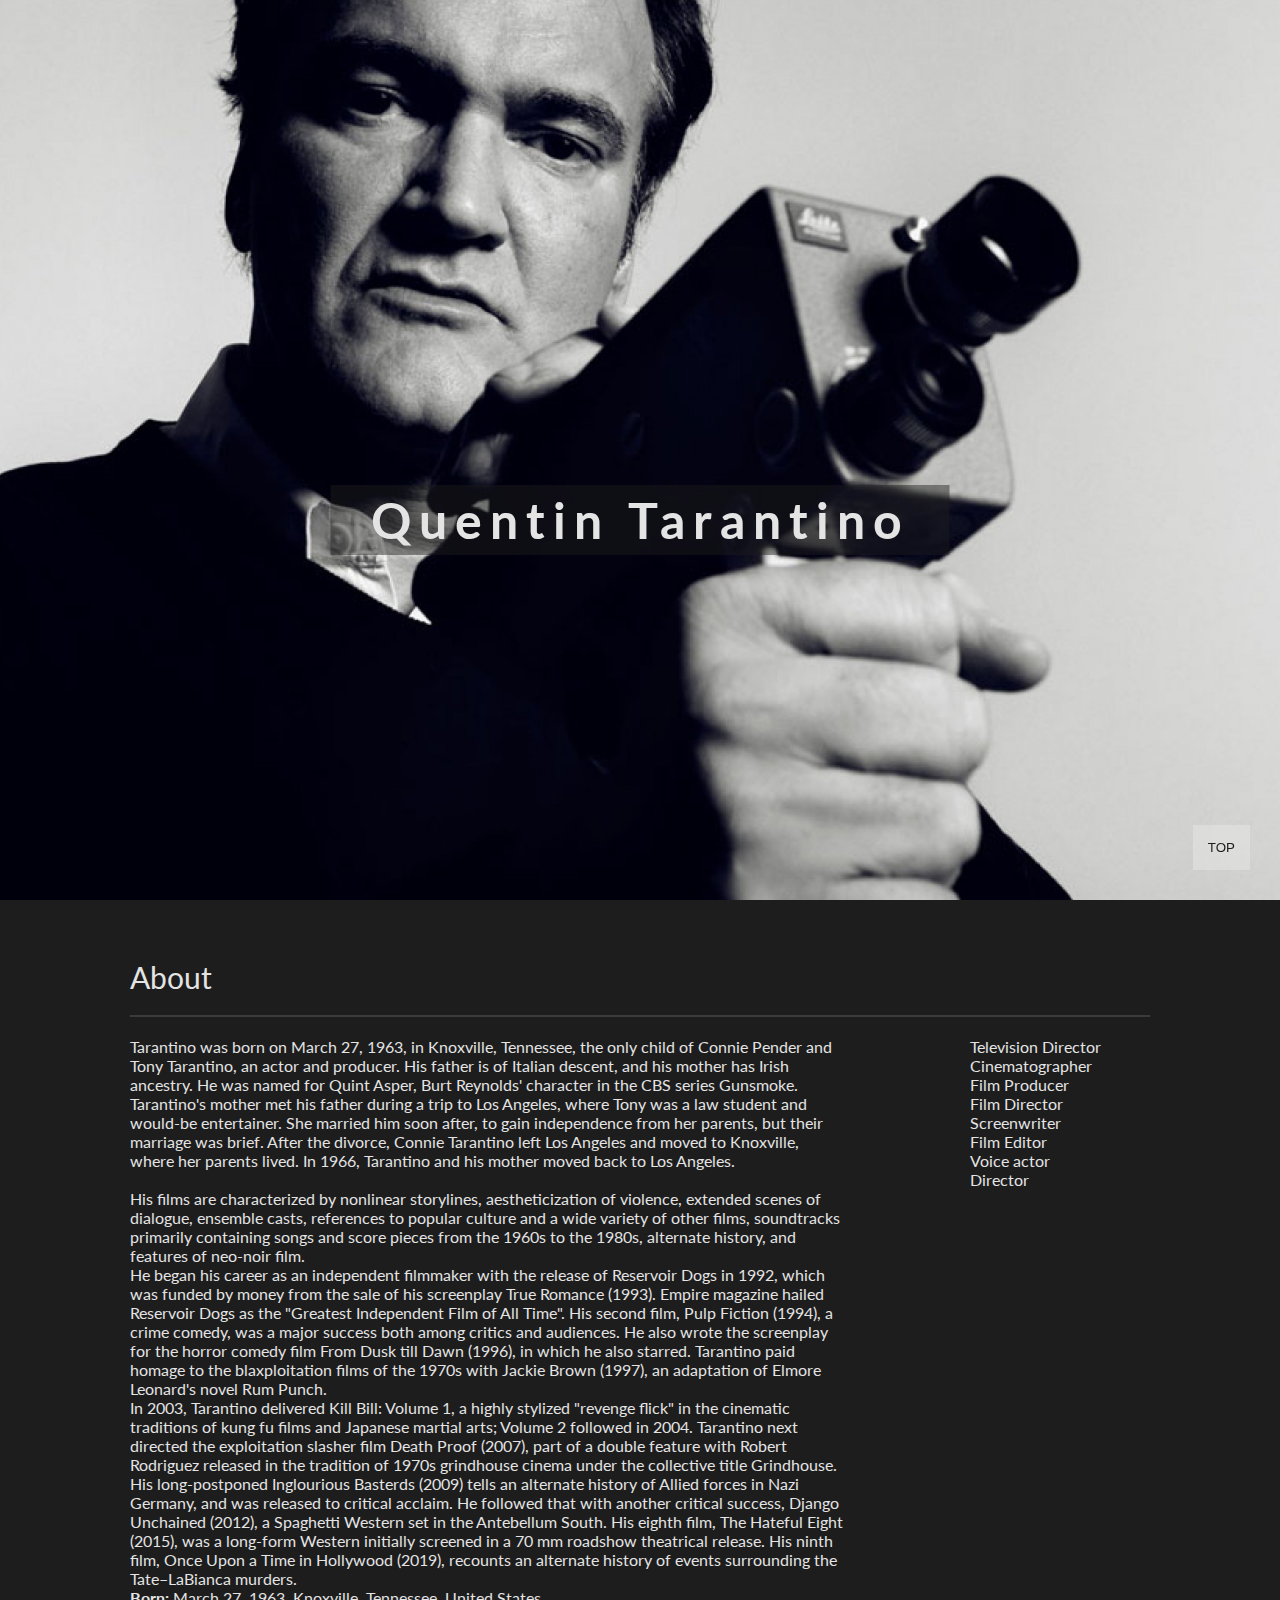
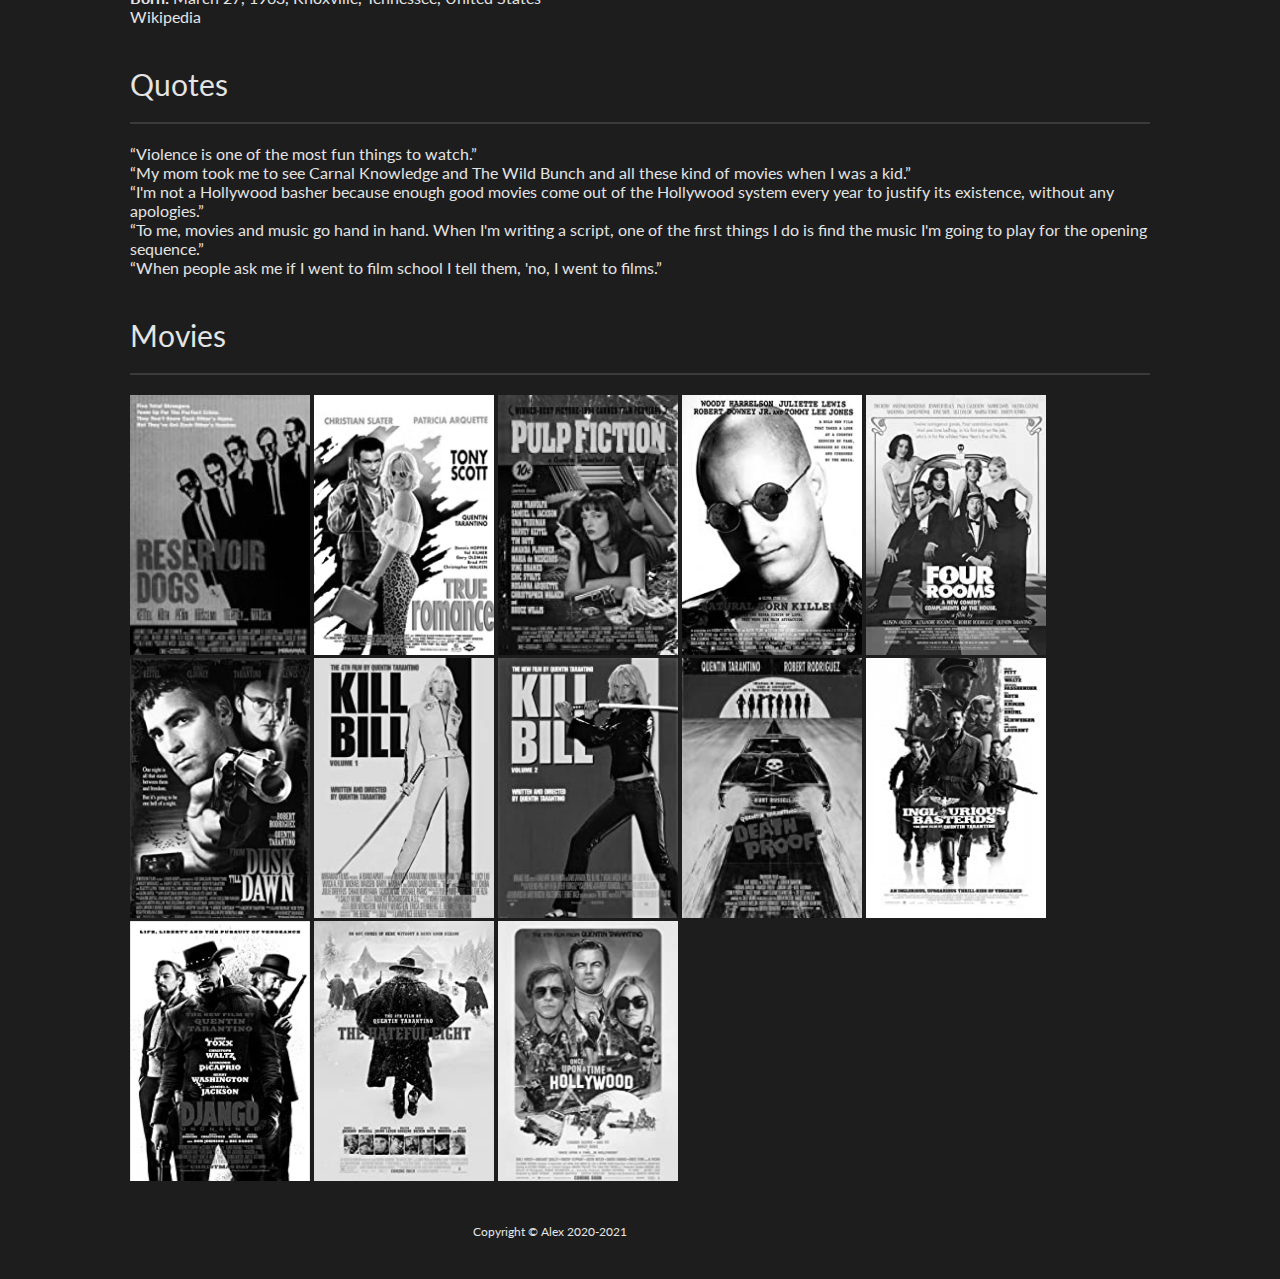
==== index.html @ b7446466 "added top button" ====
<!DOCTYPE html>
<html lang="en">

<head>
    <meta charset="UTF-8">
    <meta name="viewport" content="width=device-width, initial-scale=1.0">
    <title>Quentin Tarantino</title>
    <link href="https://fonts.googleapis.com/css2?family=Lato:ital,wght@0,300;1,100&display=swap" rel="stylesheet">
    <link rel="stylesheet" href="style.css">
</head>

<body>
    <section class="hero-image-container" id="top">
        <div class="hero-img">
            <a href="#about">
                <h1>Quentin Tarantino</h1>
            </a>
        </div>
    </section>
    <a href="#top"><button class="btn">TOP</button></a>

    <section class="container" id="about">
        <div class="section-headings">
            <p>About</p>
        </div>

        <div class="occupation">
            <ul>
                <li>Television Director</li>
                <li>Cinematographer</li>
                <li>Film Producer</li>
                <li>Film Director</li>
                <li>Screenwriter</li>
                <li>Film Editor</li>
                <li>Voice actor</li>
                <li>Director</li>
            </ul>
        </div>
    </section>

    <section class="container">
        <div class="bio">
            <blockquote cite="https://en.wikipedia.org/wiki/Quentin_Tarantino" title="source: wikipedia">
                Tarantino was born on
                March 27, 1963, in Knoxville, Tennessee, the only child of Connie Pender and Tony Tarantino, an actor
                and
                producer. His father is of Italian descent, and his mother has Irish ancestry. He was named for Quint
                Asper, Burt Reynolds' character in the CBS series Gunsmoke. Tarantino's mother met his father during a
                trip to Los Angeles, where Tony was a law student and would-be entertainer. She married him soon after,
                to
                gain independence from her parents, but their marriage was brief. After the divorce, Connie Tarantino
                left
                Los Angeles and moved to Knoxville, where her parents lived. In 1966, Tarantino and his mother moved
                back to
                Los Angeles. <br> <br> His films are characterized by nonlinear
                storylines, aestheticization of violence, extended scenes of dialogue, ensemble casts, references to
                popular
                culture and a wide variety of other films, soundtracks primarily containing songs and score pieces from
                the
                1960s to the 1980s, alternate history, and features of neo-noir film. <br> He began his career as an
                independent filmmaker with the release of Reservoir Dogs in 1992, which was funded by money from the
                sale of
                his screenplay True Romance (1993). Empire magazine hailed Reservoir Dogs as the "Greatest Independent
                Film
                of All Time". His second film, Pulp Fiction (1994), a crime comedy, was a major success both among
                critics
                and audiences. He also wrote the screenplay for the horror comedy film From Dusk till Dawn (1996),
                in which he also starred. Tarantino paid homage to the blaxploitation films of the 1970s with Jackie
                Brown
                (1997), an adaptation of Elmore Leonard's novel Rum Punch. <br>
                In 2003, Tarantino delivered Kill Bill: Volume 1, a highly stylized "revenge flick" in the cinematic
                traditions of kung fu films and Japanese martial arts; Volume 2 followed in 2004. Tarantino next
                directed
                the exploitation slasher film Death Proof (2007), part of a double feature with Robert Rodriguez
                released in
                the tradition of 1970s grindhouse cinema under the collective title Grindhouse. His long-postponed
                Inglourious Basterds (2009) tells an alternate history of Allied forces in Nazi Germany, and was
                released to
                critical acclaim. He followed that with another critical success, Django Unchained (2012), a Spaghetti
                Western set in the Antebellum South. His eighth film, The Hateful Eight (2015), was a long-form Western
                initially screened in a 70 mm roadshow theatrical release. His ninth film, Once Upon a Time in Hollywood
                (2019), recounts an alternate history of events surrounding the Tate–LaBianca murders.</blockquote>
            <p><strong>Born: </strong>March 27, 1963, Knoxville, Tennessee, United States</p>
            <a href="https://en.wikipedia.org/wiki/Quentin_Tarantino">Wikipedia</a>
        </div>
    </section>

    <section class="container">

        <div class="section-headings">
            <p>Quotes</p>
        </div>

        <div id="quotes">
            <p><q>Violence is one of the most fun things to watch.</q></p>
            <p><q>My mom took me to see Carnal Knowledge and The Wild Bunch and all these kind of movies when
                    I
                    was a kid.</q></p>
            <p><q>I'm not a Hollywood basher because enough good movies come out of the Hollywood system every
                    year to
                    justify its existence, without any apologies.</q></p>
            <p><q>To me, movies and music go hand in hand. When I'm writing a script, one of the first things
                    I
                    do is
                    find the music I'm going to play for the opening sequence.</q></p>
            <p><q>When people ask me if I went to film school I tell them, 'no, I went to films.</q></p>
        </div>
    </section>

    <section class="container">
        <div class="section-headings">
            <p>Movies</p>
        </div>
        <div id="movies">
            <div class="images">
                <a href="https://www.imovies.cc/ka/movies/2319/Reservoir-Dogs/ENG/HIGH" target="_blank">
                    <img src="./images/reservoir_dogs.jpg" width="180px" height="260px" alt="Reservoir Dogs" title="Released in 1992">
                </a>

                <a href="https://www.imovies.cc/ka/movies/5509/True-Romance/ENG/HIGH" target="_blank">
                    <img src="./images/true_romance.jpg" width="180px" height="260px" alt="True Romance" title="Released in 1993">
                </a>

                <a href="https://www.imovies.cc/ka/movies/2727/Pulp-Fiction/ENG/HIGH" target="_blank">
                    <img src="./images/pulp_fiction.jpg" width="180px" height="260px" alt="Pulp Fiction" title="Released in 1994">
                </a>

                <a href="https://www.imovies.cc/ka/movies/12082/Natural-Born-Killers/ENG/MEDIUM" target="_blank">
                    <img src="./images/natural_born_killers.jpg" width="180px" height="260px"
                        alt="Natural Born Killers" title="Released in 1994">
                </a>

                <a href="https://www.imovies.cc/ka/movies/3477/Four-Rooms/ENG/MEDIUM" target="_blank">
                    <img src="./images/four_rooms.jpg" width="180px" height="260px" alt="Four Rooms" title="Released in 1995">
                </a>

                <a href="https://www.imovies.cc/ka/movies/7819/From-Dusk-Till-Dawn/ENG/MEDIUM" target="_blank">
                    <img src="./images/from_dusk_till_dawn.jpg" width="180px" height="260px" alt="From Dusk Till Dawn" title="Released in 1996">
                </a>

                <a href="https://www.imovies.cc/ka/movies/519/Kill-Bill-Vol-1/ENG/HIGH" target="_blank">
                    <img src="./images/kill_bill_1.jpg" width="180px" height="260px" alt="Kill Bill 1" title="Released in 2003">
                </a>

                <a href="https://www.imovies.cc/ka/movies/518/Kill-Bill-Vol-2/ENG/MEDIUM" target="_blank">
                    <img src="./images/kill_bill_2.jpg" width="180px" height="260px" alt="Kill Bill 2" title="Released in 2004">
                </a>

                <a href="https://www.imovies.cc/ka/movies/2116/Death-Proof/ENG/MEDIUM" target="_blank">
                    <img src="./images/death_proof.jpg" width="180px" height="260px" alt="Death Proof" title="Released in 2007">
                </a>

                <a href="https://www.imovies.cc/ka/movies/737/Inglourious-Basterds/ENG/MEDIUM" target="_blank">
                    <img src="./images/inglorious_bastards.jpg" width="180px" height="260px" alt="Inglourious Basterds" title="Released in 2009">
                </a>

                <a href="https://www.imovies.cc/ka/movies/36714/Django-Unchained/ENG/MEDIUM" target="_blank">
                    <img src="./images/django_unchained.jpg" width="180px" height="260px" alt="Django Unchained" title="Released in 2012">
                </a>

                <a href="https://www.imovies.cc/ka/movies/450144636/The-Hateful-Eight/ENG/MEDIUM" target="_blank">
                    <img src="./images/hateful_eight.jpg" width="180px" height="260px" alt="Hateful Eight" title="Released in 2015">
                </a>

                <a href="https://www.imovies.cc/ka/movies/878370588/Once-Upon-a-Time-In-Hollywood" target="_blank">
                    <img src="./images/once_upon_a_time_in_hollywood.jpg" width="180px" height="260px" alt="Once Upon A Time In Hollywood" title="Released in 2019">
                </a>
            </div>
        </div>
    </section>

    <footer class="container">
        <p id="copyRight">Copyright &copy; Alex 2020-2021</p>
    </footer>

</body>

</html>
---- style.css ----
:root{
    --dark:#1d1d1d;
    --light:#e4e4e4;
}

*{
    margin: 0;
    padding: 0;
    box-sizing: border-box;
}

body {
    font-family: "Lato", sans-serif;
    background-color: var(--dark);
    color: var(--light);
}

a {
    display: inline-block;
    text-decoration: none;
    color: var(--light);
}

li{
    list-style-type: none;
}

.btn{
    border: none;
    padding: 15px ;
    background-color: var(--light);
    color: var(--dark);
    cursor: pointer;
}

.container{
    max-width: 1100px;
    margin: 0 auto;
    overflow: auto;
    padding: 0 40px;
    position: relative;
    overflow: visible;
}

.flex{
    display: flex;
    flex-direction: row;
    flex-wrap: wrap;
    justify-content: center;
    align-items: center;
}

.section-headings{
    font-size: 30px;
    padding: 20px 0;
    margin: 20px 0;
    border-bottom: 2px solid #3b3b3b;
}

/* hero image */
.hero-image-container{
    min-width: 100%;
}

.hero-img{
    position: relative;
    width: 100%;
    height: 100vh;
    background-image: url("./images/Quentin-Tarantino.jpg");
    background-size: cover;
    background-repeat: no-repeat;
    background-position: top;
}


h1 {
    display: inline-block;
    letter-spacing: 8px;
    text-align: center;
    font-size: 50px;
    position: absolute;
    top: 50%;
    left: 50%;
    transform: translateX(-50%) translateY(50%);
    background-color: #1d1d1d73;
    padding: 5px 40px;
}

h1:hover{
    transition: all 200ms ease-in-out;
    background-color: #c4000028;
}


/* about */
.occupation{
    width: 20%;
    position: absolute;
    right: 0;
}

.bio{
    width: 70%;
}


/* quotes */


/* movies */

img{
    filter: grayscale(1);
    position: relative;
}

img:hover{
    filter: grayscale(0);
    transition: all 300ms ease;
}

/* TOP button */
button.btn{
    position: fixed;
    bottom: 30px;
    right: 30px;
    background-color: #e4e4e48f;
}

/* footer */
footer.container{
    text-align: center;
    font-size: 12px;
    margin: 40px 0;
}
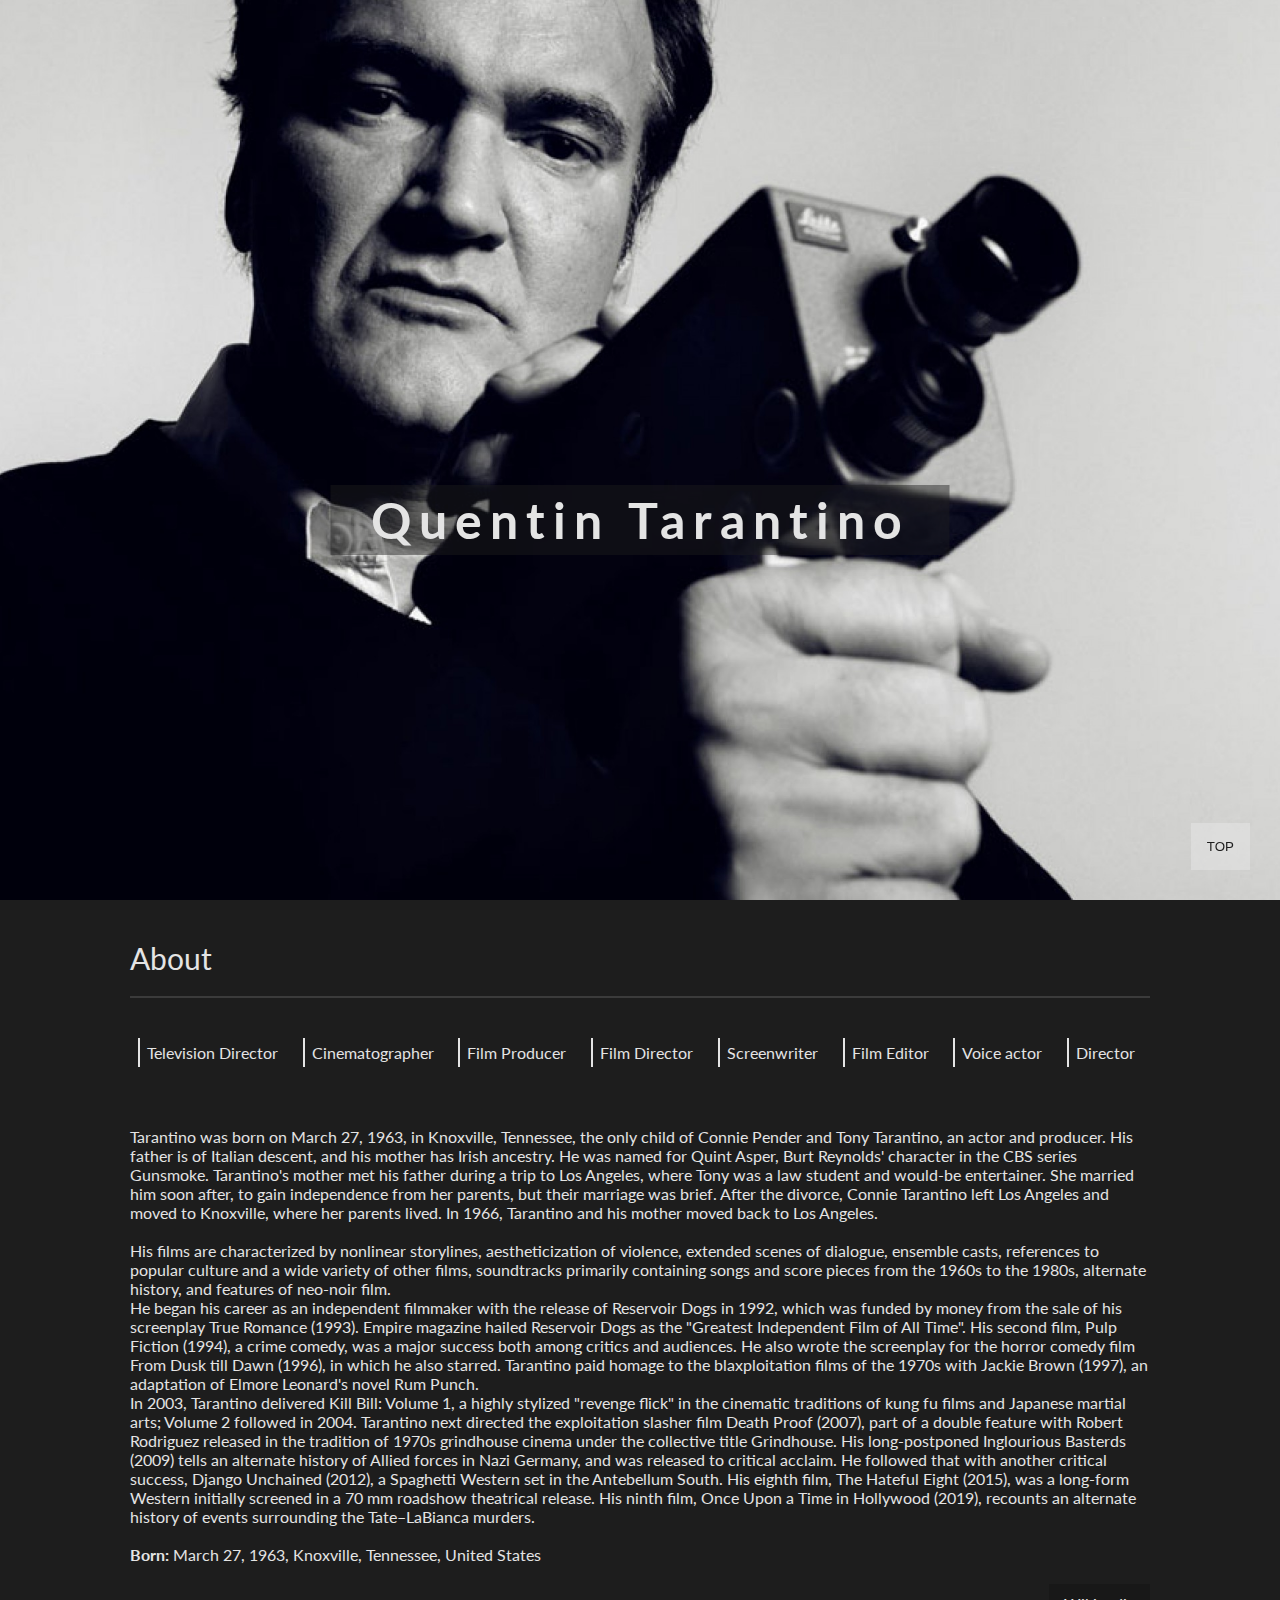
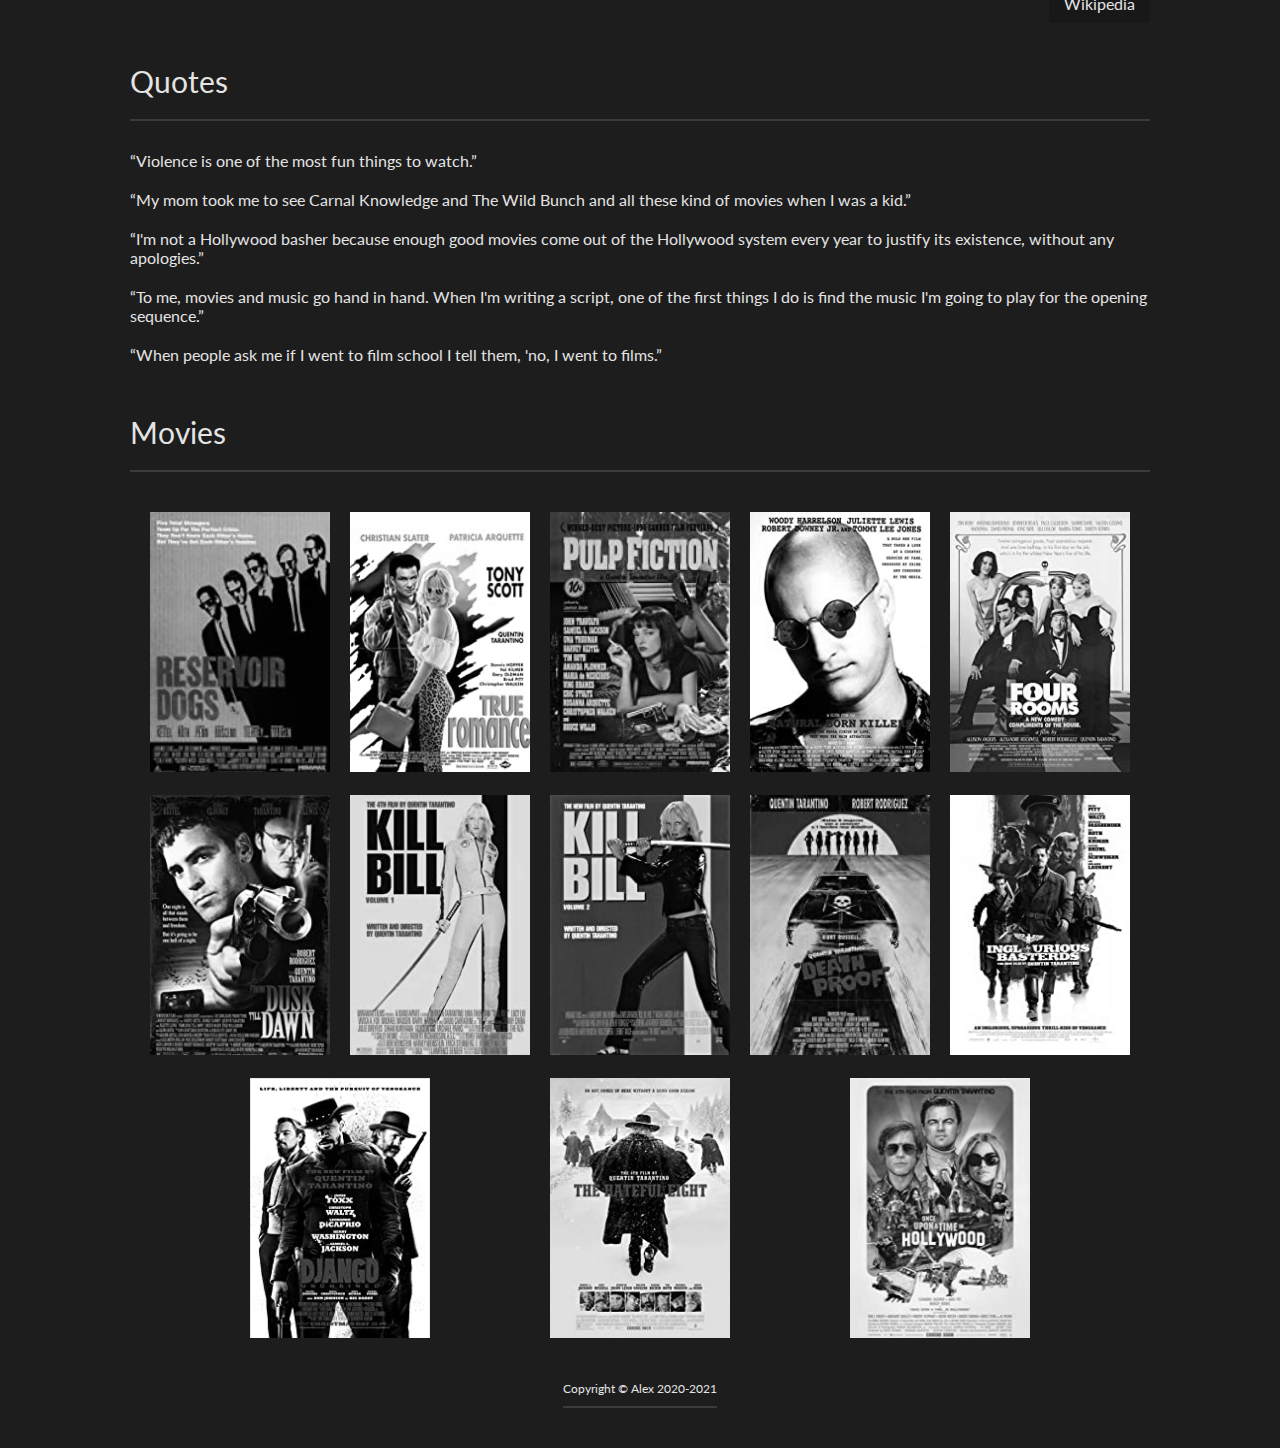
==== commit b7d4a911: "finished" ====
--- a/index.html
+++ b/index.html
@@ -25,7 +25,7 @@
         </div>
 
         <div class="occupation">
-            <ul>
+            <ul class="flex">
                 <li>Television Director</li>
                 <li>Cinematographer</li>
                 <li>Film Producer</li>
@@ -36,11 +36,9 @@
                 <li>Director</li>
             </ul>
         </div>
-    </section>
 
-    <section class="container">
         <div class="bio">
-            <blockquote cite="https://en.wikipedia.org/wiki/Quentin_Tarantino" title="source: wikipedia">
+            <blockquote cite="https://en.wikipedia.org/wiki/Quentin_Tarantino">
                 Tarantino was born on
                 March 27, 1963, in Knoxville, Tennessee, the only child of Connie Pender and Tony Tarantino, an actor
                 and
@@ -80,8 +78,11 @@
                 Western set in the Antebellum South. His eighth film, The Hateful Eight (2015), was a long-form Western
                 initially screened in a 70 mm roadshow theatrical release. His ninth film, Once Upon a Time in Hollywood
                 (2019), recounts an alternate history of events surrounding the Tate–LaBianca murders.</blockquote>
+                <br>
             <p><strong>Born: </strong>March 27, 1963, Knoxville, Tennessee, United States</p>
-            <a href="https://en.wikipedia.org/wiki/Quentin_Tarantino">Wikipedia</a>
+            <div>
+                <a href="https://en.wikipedia.org/wiki/Quentin_Tarantino" target="_blank">Wikipedia</a>
+            </div>
         </div>
     </section>
 
@@ -112,7 +113,7 @@
             <p>Movies</p>
         </div>
         <div id="movies">
-            <div class="images">
+            <div class="images flex">
                 <a href="https://www.imovies.cc/ka/movies/2319/Reservoir-Dogs/ENG/HIGH" target="_blank">
                     <img src="./images/reservoir_dogs.jpg" width="180px" height="260px" alt="Reservoir Dogs" title="Released in 1992">
                 </a>
--- a/style.css
+++ b/style.css
@@ -1,135 +1,200 @@
-:root{
-    --dark:#1d1d1d;
-    --light:#e4e4e4;
-}
-
-*{
-    margin: 0;
-    padding: 0;
-    box-sizing: border-box;
+:root {
+  --dark: #1d1d1d;
+  --light: #e4e4e4;
+}
+
+* {
+  margin: 0;
+  padding: 0;
+  box-sizing: border-box;
 }
 
 body {
-    font-family: "Lato", sans-serif;
-    background-color: var(--dark);
+  font-family: "Lato", sans-serif;
+  background-color: var(--dark);
+  color: var(--light);
+}
+/* utils */
+a {
+  text-decoration: none;
+  color: var(--light);
+}
+
+li {
+  list-style-type: none;
+}
+
+.btn {
+  border: none;
+  padding: 15px;
+  background-color: var(--light);
+  color: var(--dark);
+  cursor: pointer;
+}
+
+.container {
+  max-width: 1100px;
+  margin: 0 auto;
+  overflow: auto;
+  padding: 0 40px;
+  position: relative;
+  overflow: visible;
+}
+
+.flex {
+  display: flex;
+  flex-wrap: wrap;
+  justify-content: space-evenly;
+}
+
+.section-headings {
+  font-size: 30px;
+  padding: 20px 0;
+  margin: 20px 0;
+  border-bottom: 2px solid #3b3b3b;
+}
+
+/* hero image */
+.hero-image-container {
+  min-width: 100%;
+}
+
+.hero-img {
+  position: relative;
+  width: 100%;
+  height: 100vh;
+  background-image: url("./images/Quentin-Tarantino.jpg");
+  background-size: cover;
+  background-repeat: no-repeat;
+  background-position: top;
+}
+
+h1 {
+  display: inline-block;
+  letter-spacing: 8px;
+  text-align: center;
+  font-size: 50px;
+  position: absolute;
+  top: 50%;
+  left: 50%;
+  transform: translateX(-50%) translateY(50%);
+  background-color: #1d1d1d73;
+  padding: 5px 40px;
+}
+
+h1:hover {
+  transition: all 200ms ease;
+  background-color: #c4000028;
+}
+
+/* about */
+.occupation {
+  margin-top: 40px;
+}
+
+.occupation .flex {
+  row-gap: 15px;
+  column-gap: 10px;
+}
+
+.occupation li {
+  border-left: 2px solid var(--light);
+  padding: 5px 7px;
+}
+
+.bio {
+  margin-top: 60px;
+}
+
+.bio div {
+  text-align: right;
+  margin-top: 20px;
+}
+
+.bio a {
+  display: inline-block;
+  background-color: #181818;
+  padding: 10px 15px;
+  transition: all 100ms ease-in-out;
+}
+
+.bio a:hover {
+  transform: scale(0.98);
+}
+
+/* quotes */
+#quotes p {
+  padding: 10px 0;
+}
+
+/* movies */
+#movies {
+  margin-top: 40px;
+}
+
+.images.flex {
+  row-gap: 20px;
+}
+
+.images a {
+  display: inline-block;
+  text-align: center;
+}
+
+img {
+  filter: grayscale(1);
+  position: relative;
+}
+
+img:hover {
+  filter: grayscale(0);
+  transition: all 300ms ease;
+}
+
+/* TOP button */
+button.btn {
+  position: fixed;
+  bottom: 30px;
+  right: 30px;
+  background-color: #e4e4e48f;
+  border: 1px solid transparent;
+  z-index: 10;
+}
+
+button.btn:hover {
+  border: 1px solid var(--light);
+  background-color: transparent;
+  color: var(--light);
+  transition: all 200ms ease;
+}
+
+/* footer */
+footer.container {
+  font-size: 12px;
+  padding: 40px 0;
+}
+footer p {
+  padding: 0 0 10px 0;
+  border-bottom: 2px solid #3b3b3b;
+  width: max-content;
+  margin: 0 auto;
+}
+
+/* media queries */
+@media screen and (max-width: 900px) {
+  button.btn {
+    bottom: 10px;
+    right: 10px;
+    padding: 10px;
+    font-size: 10px;
+    border: 1px solid var(--light);
+    background-color: transparent;
     color: var(--light);
-}
-
-a {
-    display: inline-block;
-    text-decoration: none;
-    color: var(--light);
-}
-
-li{
-    list-style-type: none;
-}
-
-.btn{
-    border: none;
-    padding: 15px ;
-    background-color: var(--light);
-    color: var(--dark);
-    cursor: pointer;
-}
-
-.container{
-    max-width: 1100px;
-    margin: 0 auto;
-    overflow: auto;
-    padding: 0 40px;
-    position: relative;
-    overflow: visible;
-}
-
-.flex{
-    display: flex;
-    flex-direction: row;
-    flex-wrap: wrap;
-    justify-content: center;
-    align-items: center;
-}
-
-.section-headings{
+  }
+}
+@media screen and (max-width: 364px) {
+  h1 {
+    padding: 5px;
     font-size: 30px;
-    padding: 20px 0;
-    margin: 20px 0;
-    border-bottom: 2px solid #3b3b3b;
-}
-
-/* hero image */
-.hero-image-container{
-    min-width: 100%;
-}
-
-.hero-img{
-    position: relative;
-    width: 100%;
-    height: 100vh;
-    background-image: url("./images/Quentin-Tarantino.jpg");
-    background-size: cover;
-    background-repeat: no-repeat;
-    background-position: top;
-}
-
-
-h1 {
-    display: inline-block;
-    letter-spacing: 8px;
-    text-align: center;
-    font-size: 50px;
-    position: absolute;
-    top: 50%;
-    left: 50%;
-    transform: translateX(-50%) translateY(50%);
-    background-color: #1d1d1d73;
-    padding: 5px 40px;
-}
-
-h1:hover{
-    transition: all 200ms ease-in-out;
-    background-color: #c4000028;
-}
-
-
-/* about */
-.occupation{
-    width: 20%;
-    position: absolute;
-    right: 0;
-}
-
-.bio{
-    width: 70%;
-}
-
-
-/* quotes */
-
-
-/* movies */
-
-img{
-    filter: grayscale(1);
-    position: relative;
-}
-
-img:hover{
-    filter: grayscale(0);
-    transition: all 300ms ease;
-}
-
-/* TOP button */
-button.btn{
-    position: fixed;
-    bottom: 30px;
-    right: 30px;
-    background-color: #e4e4e48f;
-}
-
-/* footer */
-footer.container{
-    text-align: center;
-    font-size: 12px;
-    margin: 40px 0;
-}+  }
+}
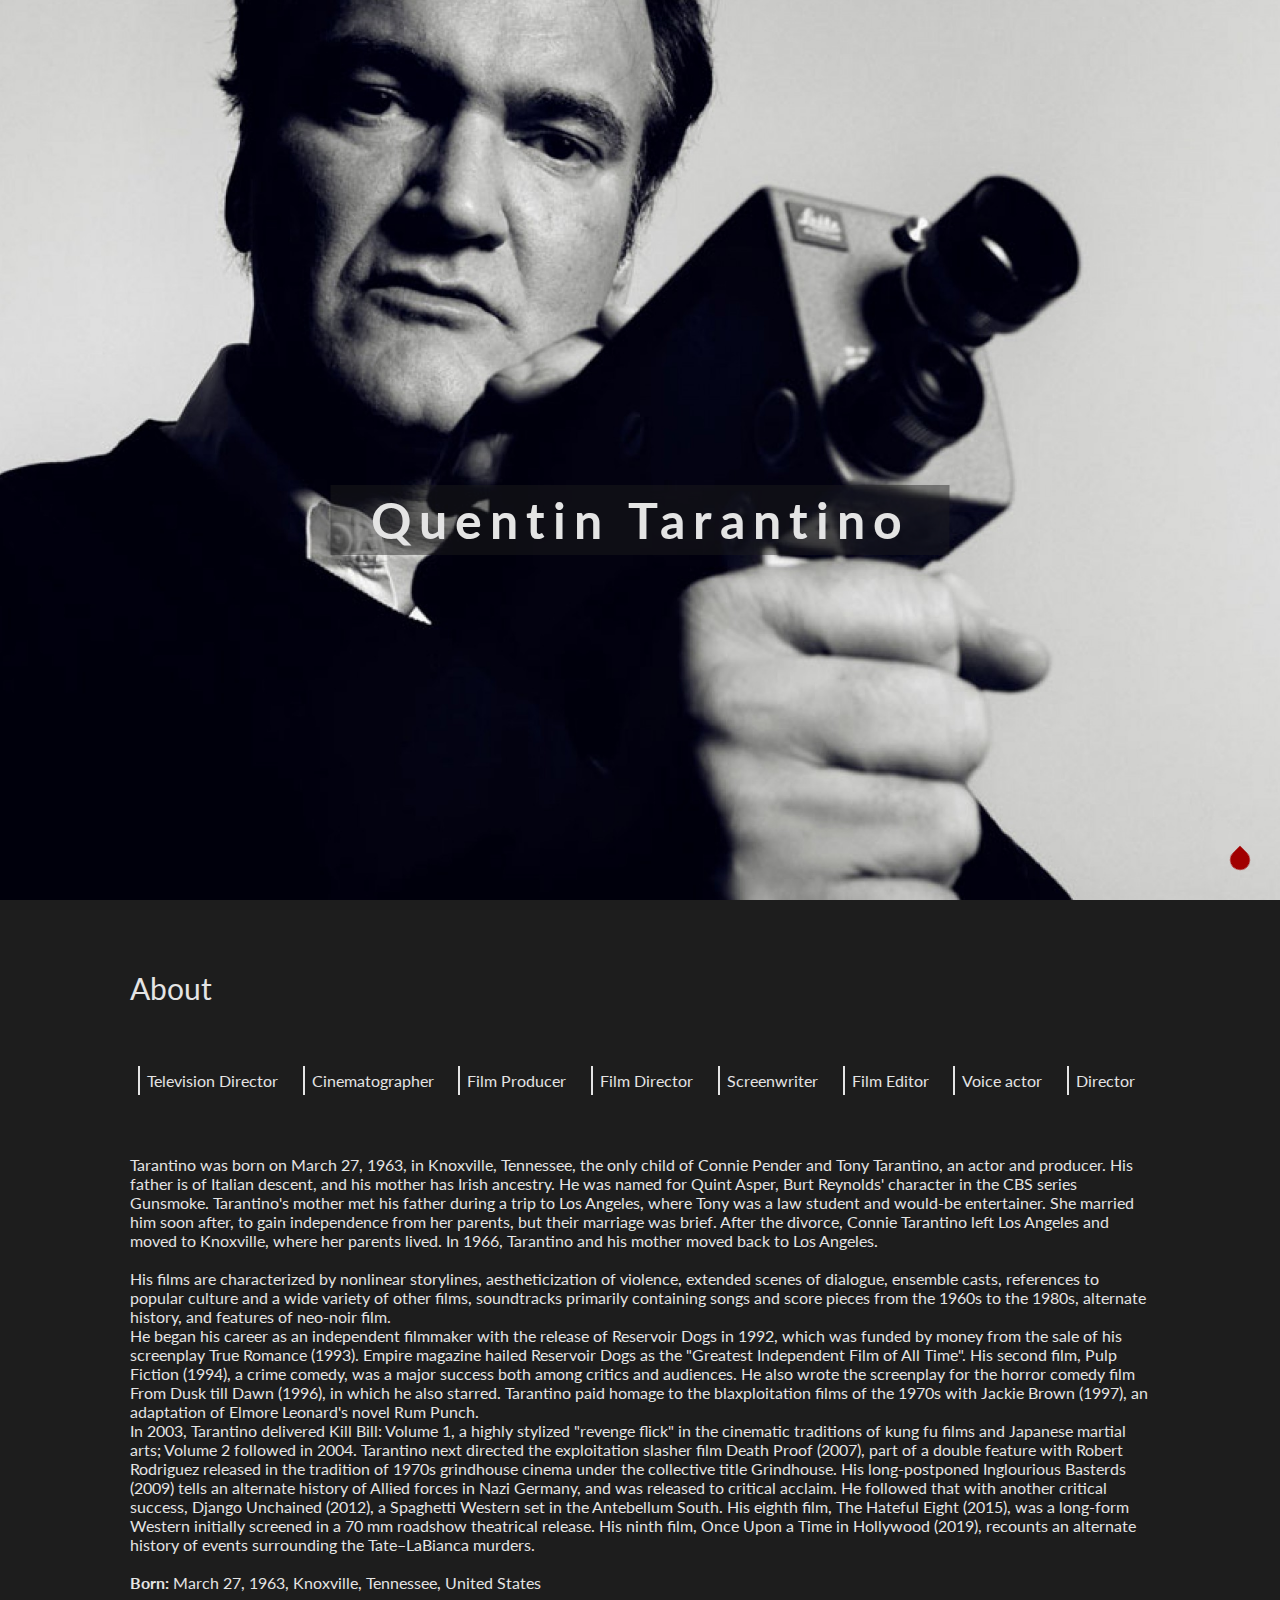
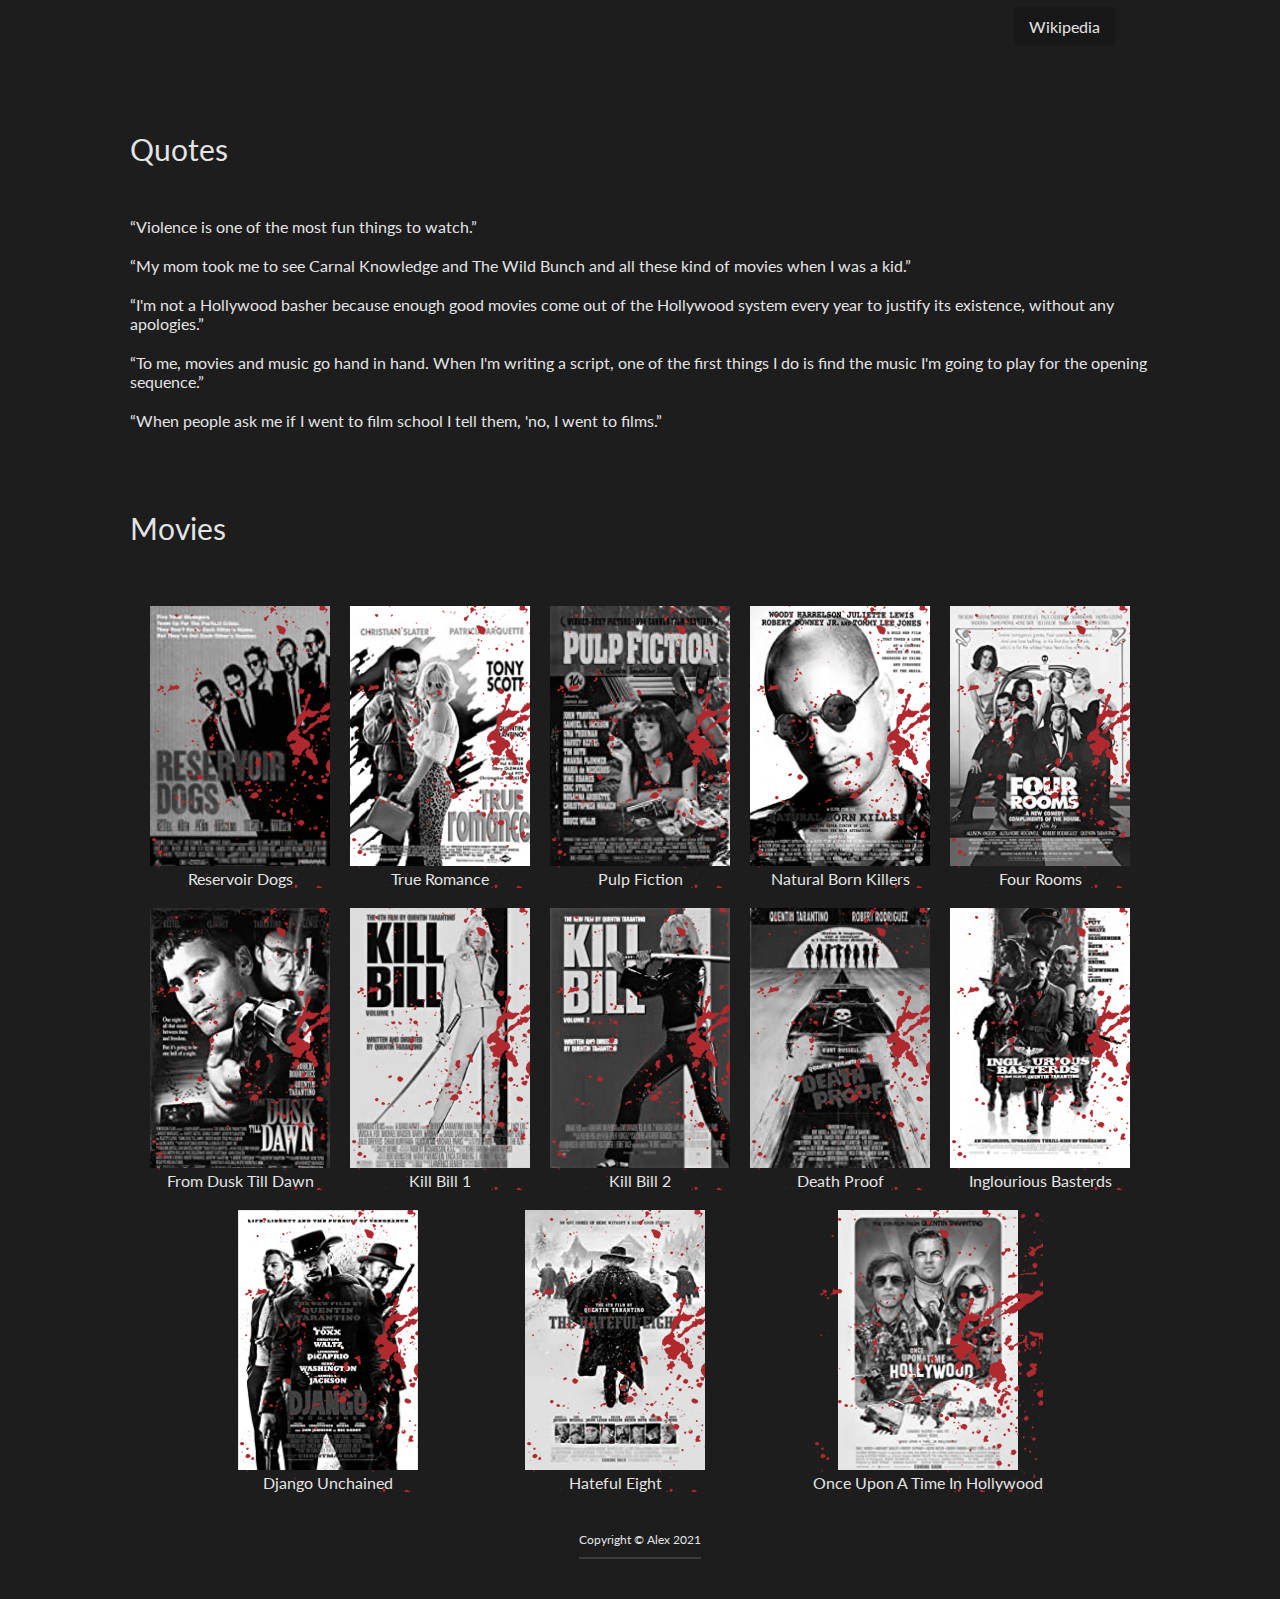
==== commit cf67b1f7: "added visual effects, animations" ====
--- a/index.html
+++ b/index.html
@@ -5,19 +5,22 @@
     <meta charset="UTF-8">
     <meta name="viewport" content="width=device-width, initial-scale=1.0">
     <title>Quentin Tarantino</title>
+    <link rel="icon" href="./assets/images/icons/video-camera.svg">
     <link href="https://fonts.googleapis.com/css2?family=Lato:ital,wght@0,300;1,100&display=swap" rel="stylesheet">
-    <link rel="stylesheet" href="style.css">
+    <link rel="stylesheet" href="./assets/css/style.css">
 </head>
 
 <body>
     <section class="hero-image-container" id="top">
         <div class="hero-img">
-            <a href="#about">
+            <a class="tarantino" href="#about">
                 <h1>Quentin Tarantino</h1>
             </a>
-        </div>
-    </section>
-    <a href="#top"><button class="btn">TOP</button></a>
+            <div class="blood-splash"></div>
+        </div>
+    </section>
+
+    <a href="#top"><button class="btn"></button></a>
 
     <section class="container" id="about">
         <div class="section-headings">
@@ -78,9 +81,9 @@
                 Western set in the Antebellum South. His eighth film, The Hateful Eight (2015), was a long-form Western
                 initially screened in a 70 mm roadshow theatrical release. His ninth film, Once Upon a Time in Hollywood
                 (2019), recounts an alternate history of events surrounding the Tate–LaBianca murders.</blockquote>
-                <br>
+            <br>
             <p><strong>Born: </strong>March 27, 1963, Knoxville, Tennessee, United States</p>
-            <div>
+            <div class="ext-link">
                 <a href="https://en.wikipedia.org/wiki/Quentin_Tarantino" target="_blank">Wikipedia</a>
             </div>
         </div>
@@ -115,63 +118,88 @@
         <div id="movies">
             <div class="images flex">
                 <a href="https://www.imovies.cc/ka/movies/2319/Reservoir-Dogs/ENG/HIGH" target="_blank">
-                    <img src="./images/reservoir_dogs.jpg" width="180px" height="260px" alt="Reservoir Dogs" title="Released in 1992">
+                    <img src="./assets/images/reservoir_dogs.jpg" width="180px" height="260px" alt="Reservoir Dogs"
+                        title="Released in 1992">
+                    <p>Reservoir Dogs</p>
                 </a>
 
                 <a href="https://www.imovies.cc/ka/movies/5509/True-Romance/ENG/HIGH" target="_blank">
-                    <img src="./images/true_romance.jpg" width="180px" height="260px" alt="True Romance" title="Released in 1993">
+                    <img src="./assets/images/true_romance.jpg" width="180px" height="260px" alt="True Romance"
+                        title="Released in 1993">
+                    <p>True Romance</p>
                 </a>
 
                 <a href="https://www.imovies.cc/ka/movies/2727/Pulp-Fiction/ENG/HIGH" target="_blank">
-                    <img src="./images/pulp_fiction.jpg" width="180px" height="260px" alt="Pulp Fiction" title="Released in 1994">
+                    <img src="./assets/images/pulp_fiction.jpg" width="180px" height="260px" alt="Pulp Fiction"
+                        title="Released in 1994">
+                    <p>Pulp Fiction</p>
                 </a>
 
                 <a href="https://www.imovies.cc/ka/movies/12082/Natural-Born-Killers/ENG/MEDIUM" target="_blank">
-                    <img src="./images/natural_born_killers.jpg" width="180px" height="260px"
+                    <img src="./assets/images/natural_born_killers.jpg" width="180px" height="260px"
                         alt="Natural Born Killers" title="Released in 1994">
+                    <p>Natural Born Killers</p>
                 </a>
 
                 <a href="https://www.imovies.cc/ka/movies/3477/Four-Rooms/ENG/MEDIUM" target="_blank">
-                    <img src="./images/four_rooms.jpg" width="180px" height="260px" alt="Four Rooms" title="Released in 1995">
+                    <img src="./assets/images/four_rooms.jpg" width="180px" height="260px" alt="Four Rooms"
+                        title="Released in 1995">
+                    <p>Four Rooms</p>
                 </a>
 
                 <a href="https://www.imovies.cc/ka/movies/7819/From-Dusk-Till-Dawn/ENG/MEDIUM" target="_blank">
-                    <img src="./images/from_dusk_till_dawn.jpg" width="180px" height="260px" alt="From Dusk Till Dawn" title="Released in 1996">
+                    <img src="./assets/images/from_dusk_till_dawn.jpg" width="180px" height="260px"
+                        alt="From Dusk Till Dawn" title="Released in 1996">
+                    <p>From Dusk Till Dawn</p>
                 </a>
 
                 <a href="https://www.imovies.cc/ka/movies/519/Kill-Bill-Vol-1/ENG/HIGH" target="_blank">
-                    <img src="./images/kill_bill_1.jpg" width="180px" height="260px" alt="Kill Bill 1" title="Released in 2003">
+                    <img src="./assets/images/kill_bill_1.jpg" width="180px" height="260px" alt="Kill Bill 1"
+                        title="Released in 2003">
+                    <p>Kill Bill 1</p>
                 </a>
 
                 <a href="https://www.imovies.cc/ka/movies/518/Kill-Bill-Vol-2/ENG/MEDIUM" target="_blank">
-                    <img src="./images/kill_bill_2.jpg" width="180px" height="260px" alt="Kill Bill 2" title="Released in 2004">
+                    <img src="./assets/images/kill_bill_2.jpg" width="180px" height="260px" alt="Kill Bill 2"
+                        title="Released in 2004">
+                    <p>Kill Bill 2</p>
                 </a>
 
                 <a href="https://www.imovies.cc/ka/movies/2116/Death-Proof/ENG/MEDIUM" target="_blank">
-                    <img src="./images/death_proof.jpg" width="180px" height="260px" alt="Death Proof" title="Released in 2007">
+                    <img src="./assets/images/death_proof.jpg" width="180px" height="260px" alt="Death Proof"
+                        title="Released in 2007">
+                    <p>Death Proof</p>
                 </a>
 
                 <a href="https://www.imovies.cc/ka/movies/737/Inglourious-Basterds/ENG/MEDIUM" target="_blank">
-                    <img src="./images/inglorious_bastards.jpg" width="180px" height="260px" alt="Inglourious Basterds" title="Released in 2009">
+                    <img src="./assets/images/inglorious_bastards.jpg" width="180px" height="260px"
+                        alt="Inglourious Basterds" title="Released in 2009">
+                    <p>Inglourious Basterds</p>
                 </a>
 
                 <a href="https://www.imovies.cc/ka/movies/36714/Django-Unchained/ENG/MEDIUM" target="_blank">
-                    <img src="./images/django_unchained.jpg" width="180px" height="260px" alt="Django Unchained" title="Released in 2012">
+                    <img src="./assets/images/django_unchained.jpg" width="180px" height="260px" alt="Django Unchained"
+                        title="Released in 2012">
+                    <p>Django Unchained</p>
                 </a>
 
                 <a href="https://www.imovies.cc/ka/movies/450144636/The-Hateful-Eight/ENG/MEDIUM" target="_blank">
-                    <img src="./images/hateful_eight.jpg" width="180px" height="260px" alt="Hateful Eight" title="Released in 2015">
+                    <img src="./assets/images/hateful_eight.jpg" width="180px" height="260px" alt="Hateful Eight"
+                        title="Released in 2015">
+                    <p>Hateful Eight</p>
                 </a>
 
                 <a href="https://www.imovies.cc/ka/movies/878370588/Once-Upon-a-Time-In-Hollywood" target="_blank">
-                    <img src="./images/once_upon_a_time_in_hollywood.jpg" width="180px" height="260px" alt="Once Upon A Time In Hollywood" title="Released in 2019">
+                    <img src="./assets/images/once_upon_a_time_in_hollywood.jpg" width="180px" height="260px"
+                        alt="Once Upon A Time In Hollywood" title="Released in 2019">
+                    <p>Once Upon A Time In Hollywood</p>
                 </a>
             </div>
         </div>
     </section>
 
     <footer class="container">
-        <p id="copyRight">Copyright &copy; Alex 2020-2021</p>
+        <p id="copyRight">Copyright &copy; Alex  2021</p>
     </footer>
 
 </body>
--- a/assets/css/style.css
+++ b/assets/css/style.css
@@ -0,0 +1,290 @@
+:root {
+  --dark: #1d1d1d;
+  --light: #e4e4e4;
+}
+
+* {
+  margin: 0;
+  padding: 0;
+  box-sizing: border-box;
+}
+
+html {
+  scroll-behavior: smooth;
+}
+
+body {
+  font-family: "Lato", sans-serif;
+  background-color: var(--dark);
+  color: var(--light);
+  transition-duration: 500ms;
+}
+/* utils */
+a {
+  text-decoration: none;
+  color: var(--light);
+}
+
+li {
+  list-style-type: none;
+}
+
+.btn {
+  border: none;
+  padding: 15px;
+  background-color: var(--light);
+  color: var(--dark);
+  cursor: pointer;
+}
+
+.container {
+  max-width: 1100px;
+  margin: 0 auto;
+  overflow: auto;
+  padding: 0 40px;
+  position: relative;
+  overflow: visible;
+}
+
+.flex {
+  display: flex;
+  flex-wrap: wrap;
+  justify-content: space-evenly;
+}
+
+.section-headings {
+  font-size: 30px;
+  padding: 20px 0;
+  margin: 50px 0 20px 0;
+}
+
+/* hero image */
+.hero-image-container {
+  min-width: 100%;
+}
+
+.hero-img {
+  position: relative;
+  width: 100%;
+  height: 100vh;
+  background-image: url("../images/Quentin-Tarantino.jpg");
+  background-size: cover;
+  background-repeat: no-repeat;
+  background-position: top;
+}
+
+.blood-splash {
+  display: none;
+  width: 100%;
+  height: 100%;
+  background-image: url("../images/splash.png");
+  background-repeat: no-repeat;
+  background-position: center;
+  background-size: cover;
+  position: absolute;
+  z-index: 2;
+}
+
+.tarantino:hover + .blood-splash {
+  display: block;
+}
+
+h1 {
+  display: inline-block;
+  letter-spacing: 8px;
+  text-align: center;
+  font-size: 50px;
+  position: absolute;
+  top: 50%;
+  left: 50%;
+  transform: translateX(-50%) translateY(50%);
+  background-color: #1d1d1d73;
+  padding: 5px 40px;
+  z-index: 3;
+}
+
+h1:hover {
+  transition: all 200ms ease;
+  background-color: #c4000028;
+}
+
+/* about */
+.occupation {
+  margin-top: 40px;
+}
+
+.occupation .flex {
+  row-gap: 15px;
+  column-gap: 10px;
+}
+
+.occupation li {
+  border-left: 2px solid var(--light);
+  padding: 5px 7px;
+}
+
+.bio {
+  margin-top: 60px;
+}
+
+.ext-link {
+  text-align: right;
+  position: relative;
+  padding: 15px;
+}
+
+.bio a {
+  display: inline-block;
+  background-color: #181818;
+  padding: 10px 15px;
+  position: relative;
+  right: 20px;
+  top: 0;
+  transition: all 300ms ease-in-out;
+}
+
+.bio a:hover {
+  background-color: transparent;
+  color: #a10000;
+}
+
+.bio a::after {
+  content: "";
+  opacity: 0;
+  position: absolute;
+  top: 150%;
+  left: 25%;
+  background-color: #a10000;
+  padding: 3px;
+  border-radius: 0 100% 100% 100%;
+  transform: rotate(45deg);
+}
+.bio a::before {
+  content: "";
+  opacity: 0;
+  position: absolute;
+  top: 100%;
+  left: 40%;
+  background-color: #a10000;
+  padding: 3px;
+  border-radius: 0 100% 100% 100%;
+  transform: rotate(45deg);
+}
+
+.bio a:hover::before {
+  opacity: 0.7;
+  transition: all 500ms ease-in-out;
+}
+
+.bio a:hover::after {
+  opacity: 0.6;
+  transition: all 1000ms ease-in-out;
+}
+
+/* quotes */
+#quotes p {
+  padding: 10px 0;
+}
+
+/* movies */
+#movies {
+  margin-top: 40px;
+}
+
+.images.flex {
+  row-gap: 20px;
+}
+
+.images a {
+  display: inline-block;
+  text-align: center;
+  position: relative;
+}
+
+.images a p:hover {
+  color: #a10000;
+}
+
+.images a::after {
+  content: "";
+  background-image: url("../images/splash3.png");
+  position: absolute;
+  width: 100%;
+  height: 100%;
+  z-index: 2;
+  top: 0;
+  left: 0;
+}
+
+.images a:hover::after {
+  display: none;
+}
+
+img {
+  filter: grayscale(1);
+  position: relative;
+}
+
+img:hover {
+  filter: grayscale(0);
+  transition: all 300ms ease;
+}
+
+/* TOP button */
+button.btn {
+  position: fixed;
+  padding: 7px;
+  bottom: 30px;
+  right: 30px;
+  background-color: #a10000;
+  border: 3px solid transparent;
+  border-radius: 0 100% 100% 100%;
+  transform: rotate(45deg);
+  z-index: 10;
+  animation-name: blood;
+  animation-duration: 2500ms;
+  animation-timing-function: ease-in-out;
+  animation-iteration-count: infinite;
+}
+
+@keyframes blood {
+  0%{
+    transform:rotate(45deg) scale(1);
+  }
+  50%{
+    transform:rotate(45deg) scale(1.3);
+  }
+}
+
+button.btn:hover {
+  border: 3px solid #a10000;
+  background-color: transparent;
+  transition: all 400ms ease;
+}
+
+/* footer */
+footer.container {
+  font-size: 12px;
+  padding: 40px 0;
+}
+footer p {
+  padding: 0 0 10px 0;
+  border-bottom: 2px solid #3b3b3b;
+  width: max-content;
+  margin: 0 auto;
+}
+
+/* media queries */
+@media screen and (max-width: 900px) {
+  button.btn {
+    bottom: 10px;
+    right: 10px;
+    padding: 10px;
+  }
+}
+@media screen and (max-width: 364px) {
+  h1 {
+    padding: 5px;
+    font-size: 30px;
+  }
+}
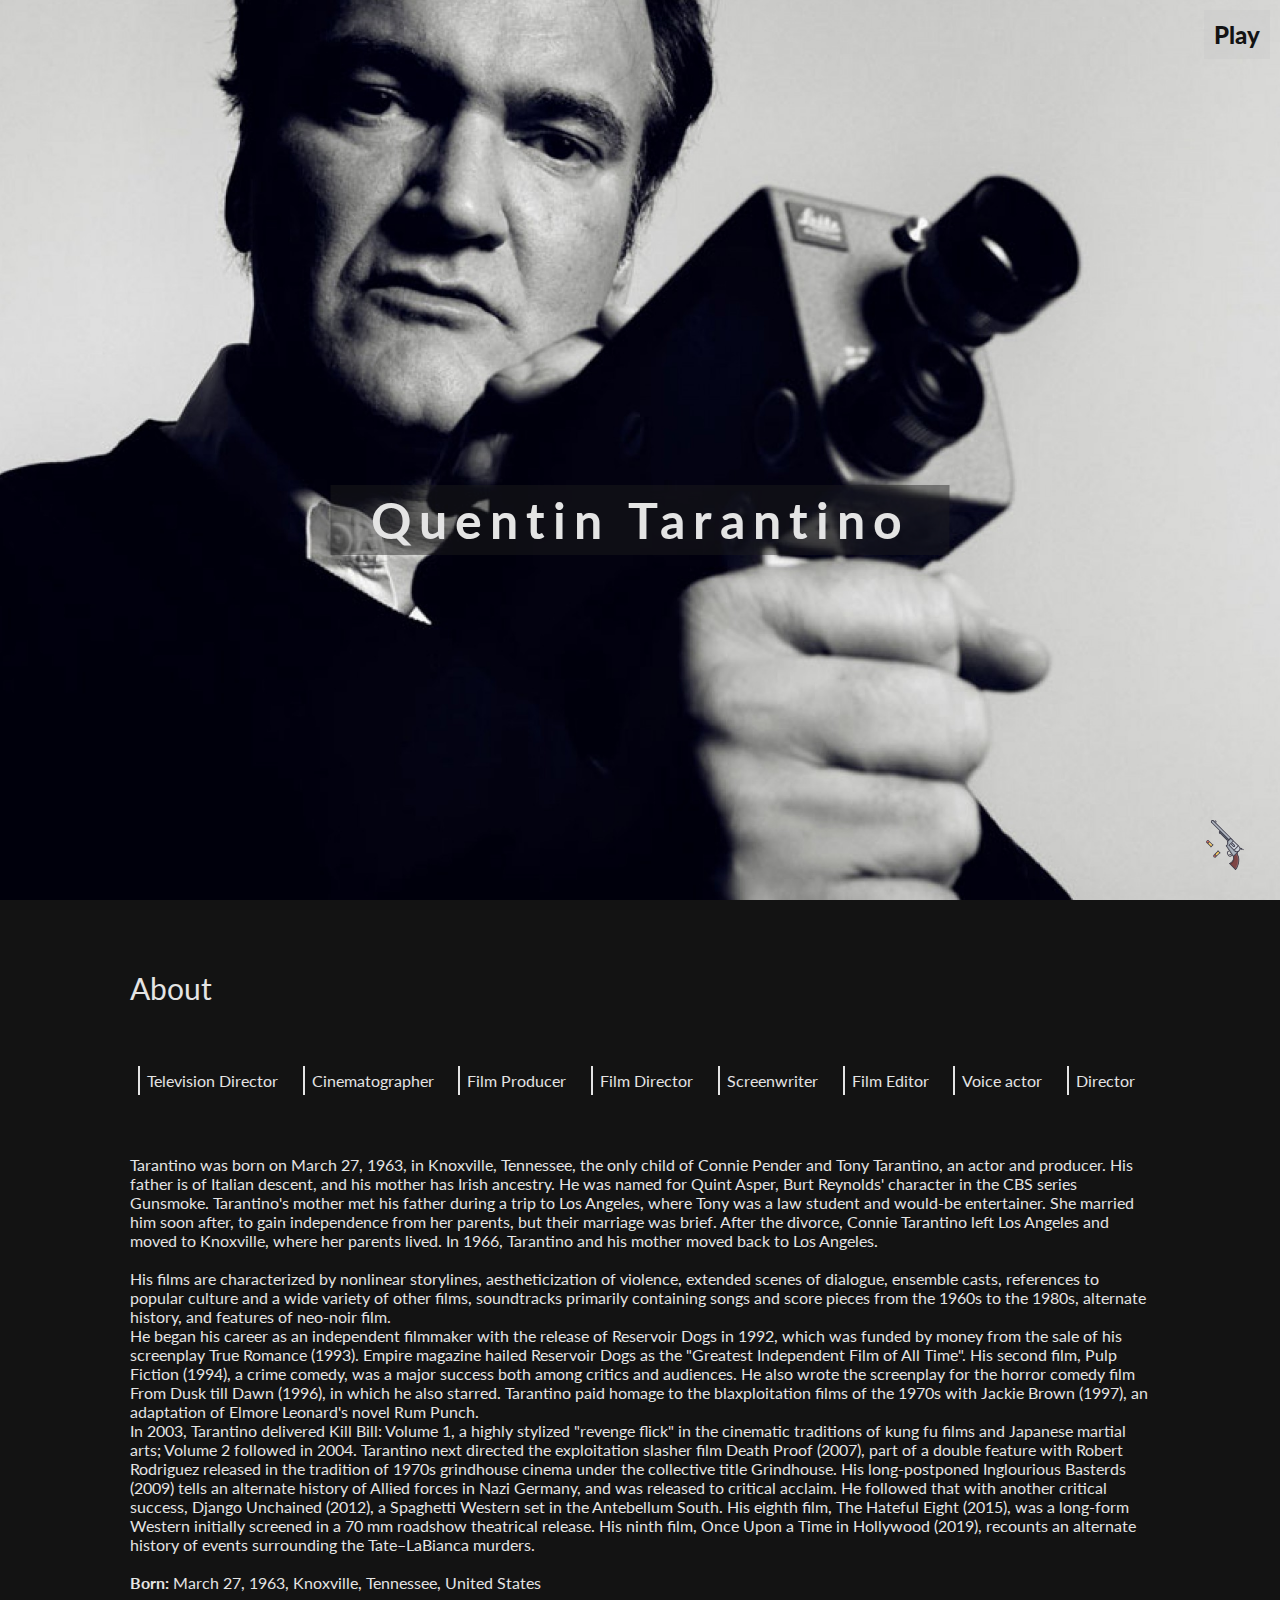
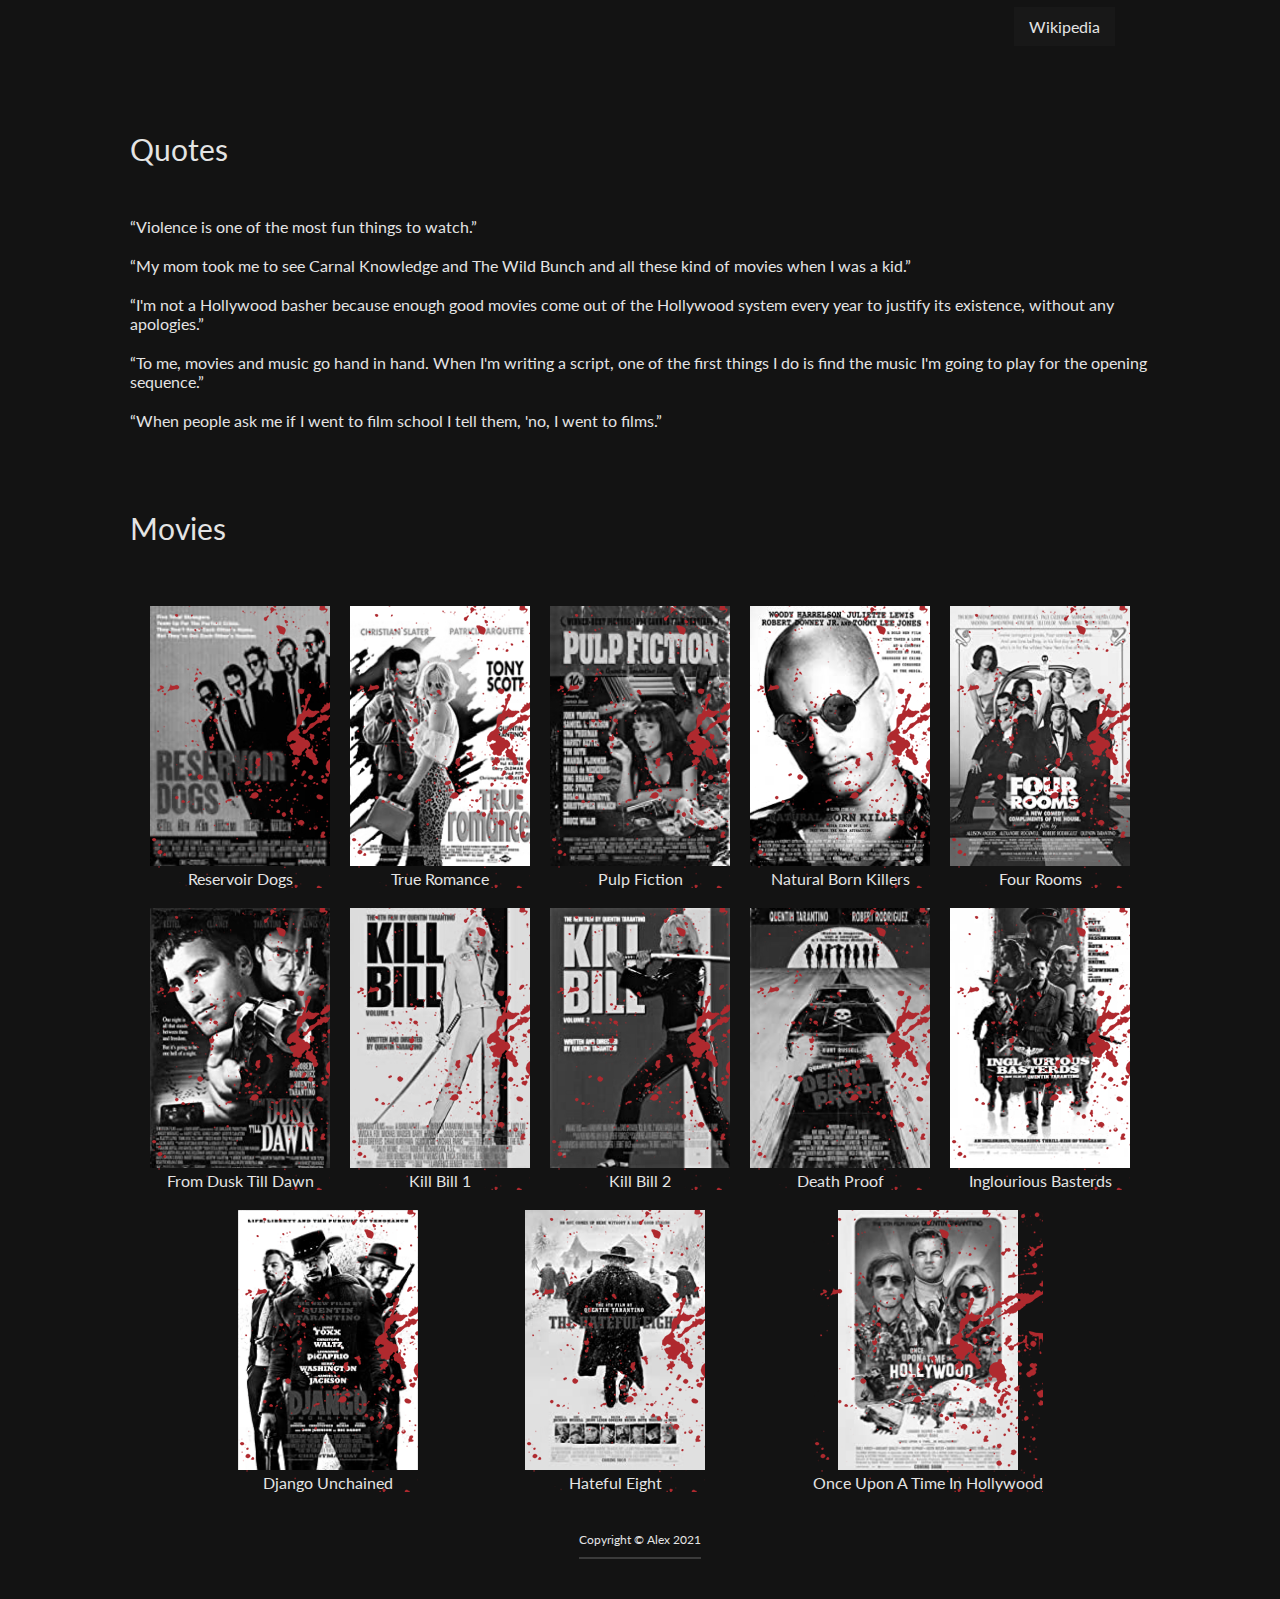
==== commit ff145328: "added music, sound effect, icons" ====
--- a/index.html
+++ b/index.html
@@ -11,6 +11,13 @@
 </head>
 
 <body>
+    <audio class="gun" src="./assets/audio/shotgun.mp3"></audio>
+    <div class="audio">
+        <audio class="music" autoplay controls loop preload="auto"
+            src="./assets/audio/George Baker- Little Green Bag.mp3" type="audio/mpeg">
+        </audio>
+        <div class="play pause">Play</div>
+    </div>
     <section class="hero-image-container" id="top">
         <div class="hero-img">
             <a class="tarantino" href="#about">
@@ -20,7 +27,7 @@
         </div>
     </section>
 
-    <a href="#top"><button class="btn"></button></a>
+    <a href="#top"><button class="btn" id="topBtn"></button></a>
 
     <section class="container" id="about">
         <div class="section-headings">
@@ -199,9 +206,23 @@
     </section>
 
     <footer class="container">
-        <p id="copyRight">Copyright &copy; Alex  2021</p>
+        <p id="copyRight">Copyright &copy; Alex 2021</p>
     </footer>
-
+    <script>
+
+        document.querySelector(".play").addEventListener('click', () => {
+            document.querySelector(".music").play();
+            document.querySelector(".music").currentTime = 0;
+
+        })
+
+        console.log(document.querySelector('.play'));
+        document.getElementById('topBtn').addEventListener('click', () => {
+            document.querySelector('.gun').play();
+            document.querySelector(".gun").currentTime = 0;
+        })
+
+    </script>
 </body>
 
 </html>--- a/assets/css/style.css
+++ b/assets/css/style.css
@@ -1,5 +1,5 @@
 :root {
-  --dark: #1d1d1d;
+  --dark: #131313;
   --light: #e4e4e4;
 }
 
@@ -18,6 +18,7 @@
   background-color: var(--dark);
   color: var(--light);
   transition-duration: 500ms;
+  cursor: url("../images/knife.png") 5 15, auto;
 }
 /* utils */
 a {
@@ -57,6 +58,34 @@
   padding: 20px 0;
   margin: 50px 0 20px 0;
 }
+
+/* audio */
+.audio {
+  position: relative;
+}
+
+audio {
+  position: absolute;
+  display: none;
+}
+
+.play:active {
+  transform: scale(0.95);
+}
+
+.play {
+  position: absolute;
+  top: 10px;
+  right: 10px;
+  z-index: 3;
+  cursor: pointer;
+  font-size: 1.5em;
+  color: #131313;
+  font-weight: 900;
+  padding: 10px;
+  background-color: #cacaca69;
+}
+
 
 /* hero image */
 .hero-image-container {
@@ -152,7 +181,7 @@
   content: "";
   opacity: 0;
   position: absolute;
-  top: 150%;
+  top: 125%;
   left: 25%;
   background-color: #a10000;
   padding: 3px;
@@ -232,34 +261,25 @@
 
 /* TOP button */
 button.btn {
+  background-color: transparent;
   position: fixed;
-  padding: 7px;
+  width: 50px;
+  height: 50px;
   bottom: 30px;
   right: 30px;
-  background-color: #a10000;
-  border: 3px solid transparent;
-  border-radius: 0 100% 100% 100%;
-  transform: rotate(45deg);
+  background-image: url("../images/revolver.svg");
+  background-repeat: no-repeat;
+  background-position: center;
+  transform: scaleX(-1);
   z-index: 10;
-  animation-name: blood;
-  animation-duration: 2500ms;
-  animation-timing-function: ease-in-out;
-  animation-iteration-count: infinite;
-}
-
-@keyframes blood {
-  0%{
-    transform:rotate(45deg) scale(1);
-  }
-  50%{
-    transform:rotate(45deg) scale(1.3);
-  }
-}
-
+}
 button.btn:hover {
-  border: 3px solid #a10000;
-  background-color: transparent;
-  transition: all 400ms ease;
+  transform: scale(-1.1, 1.1);
+  transition: transform 400ms ease;
+}
+button.btn:active {
+  transform: scale(-0.95, 0.95);
+  transition: transform 400ms ease;
 }
 
 /* footer */
@@ -277,7 +297,7 @@
 /* media queries */
 @media screen and (max-width: 900px) {
   button.btn {
-    bottom: 10px;
+    bottom: 15px;
     right: 10px;
     padding: 10px;
   }
